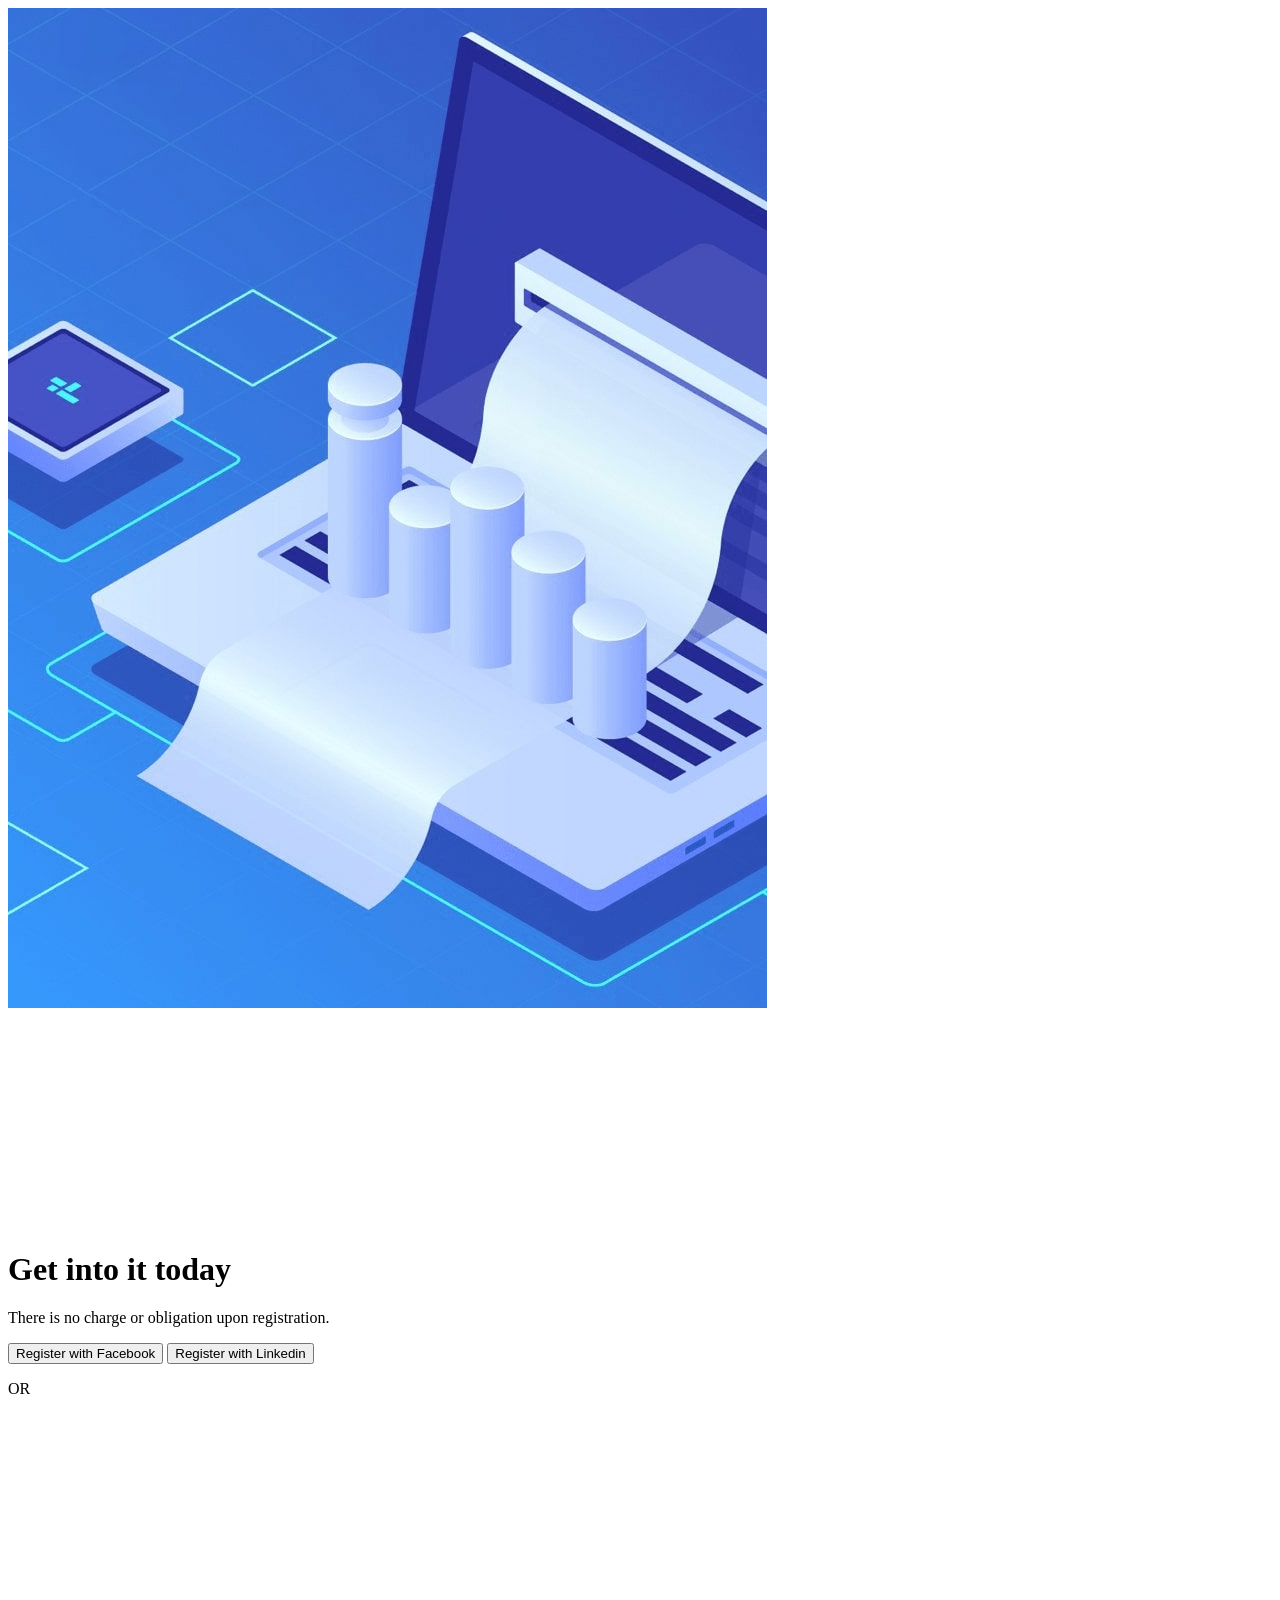
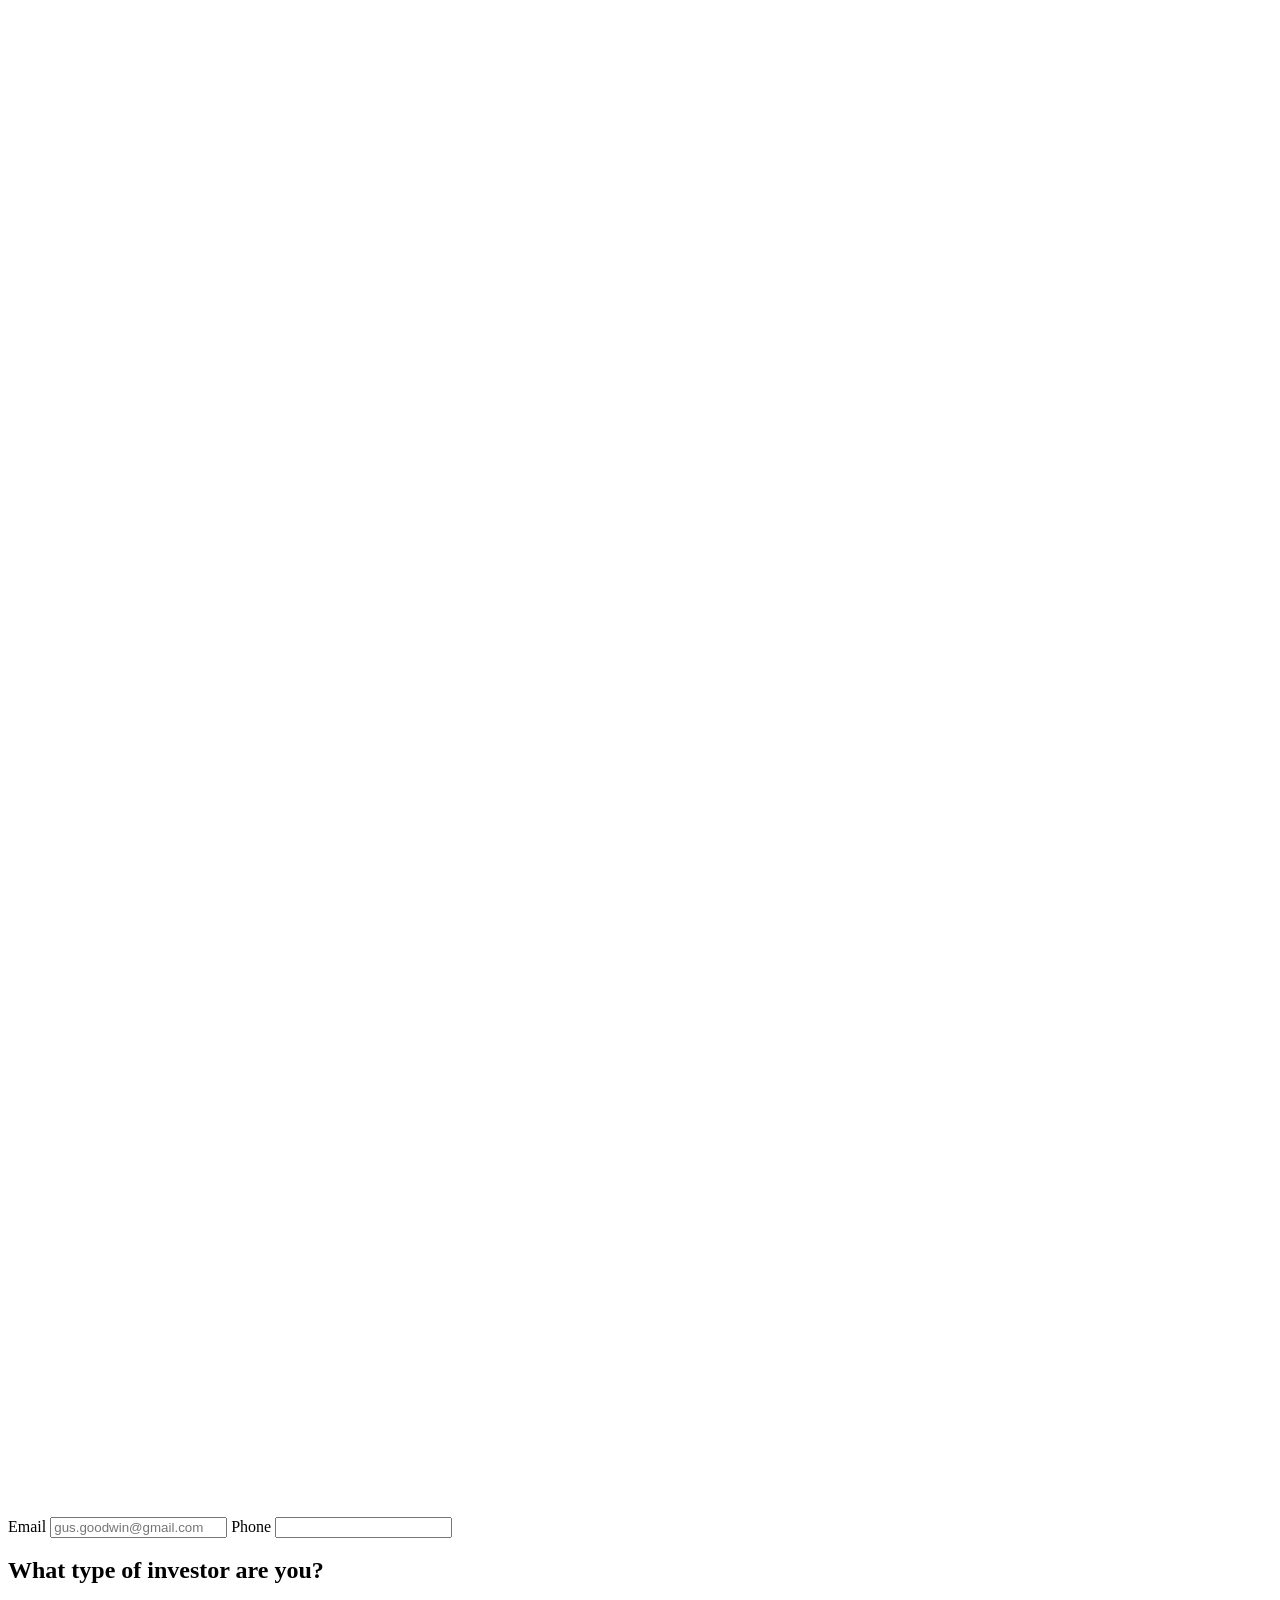
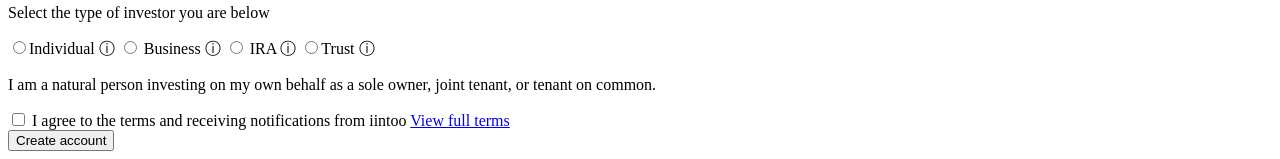
==== index.html @ c93570a9 "add link" ====
<!DOCTYPE html>
<html lang="en">
<head>
    <meta charset="UTF-8">
    <meta name="viewport" content="width=device-width, initial-scale=1.0">
    <link rel="stylesheet" href="/style.css">
    <title>Homework Landing Page</title>
</head>
<body>
    <main>
        <div class="two-columns"> 
            
            <div class="left-column">
                <img class="main-pic" src="/img_logo/bg.jpg" alt="pc graphics, graphics, notebook">
                <img class="logo" src="/img_logo/logo (2).svg" alt="logo">
            </div>

            <div class="right-column">
                <h1>Get into it today</h1>
                <p>There is no charge or obligation upon registration.</p>

                <div class="registration">
                    <button class="facebook-button">Register with Facebook</button>
                    <button class="linkedin-button">Register with Linkedin</button>
                    <p class="OR">OR</p>
                    <span class="box-left"></span>
                    <span class="box-right"></span>
                </div>

                <div class="input-pic">
                    <img class="facebook-img" src="/icons/facebook (1).svg" alt="facebook">
                    <img class="linkedin-img" src="/icons/linkedin (1).svg" alt="linkedin">
                </div>

                <form action="https://chat.deepseek.com/" method="get">
                    <div class="enter-form">
                        <label class="email" for="email">Email</label>
                        <input class="email-input" type="email" id="email" name="email" placeholder="gus.goodwin@gmail.com" required>
                        <label class="phone" for="phone">Phone</label>
                        <input class="phone-input" type="tel" name="phone" id="tel" required>
                    </div>   

                    <div class="Main-text">
                        <h2>What type of investor are you?</h2>
                        <p>Select the type of investor you are below</p>
                    </div>

                    <div class="radio-button">
                        <label>
                            <input type="radio" id="Individual" name="options" value="Individual" required>Individual
                            <span class="info-icon">ⓘ</span>
                        </label>
                        <label>
                            <input type="radio" id="Business" name="options" value="Business" required> Business
                            <span class="info-icon">ⓘ</span>
                        </label>
                        <label>
                            <input type="radio" id="IRA" name="options" value="IRA" required> IRA
                            <span class="info-icon">ⓘ</span>
                        </label>
                        <label>
                            <input type="radio" id="Trust" name="options" value="Trust" required>Trust
                            <span class="info-icon">ⓘ</span>
                        </label>
                    </div>

                    <div>
                        <p class="radio-info">I am a natural person investing on my own behalf as a sole owner, joint tenant, or tenant on common.</p>
                    </div>

                    <label class="checkbox">
                        <input type="checkbox" id="checkbox" name="terms-agreed" value="trust" required> 
                        I agree to the terms and receiving notifications from iintoo 
                        <a href="https://medium.com/@TermsFeed/12-ways-to-show-your-terms-to-users-156ad6c8416e">View full terms</a>
                    </label>
                    
                    <div class="form">
                        <button class="Create-Account" type="submit">Create account</button>
                    </div>
                </form>
            </div>
        </div>
</body>
</html>
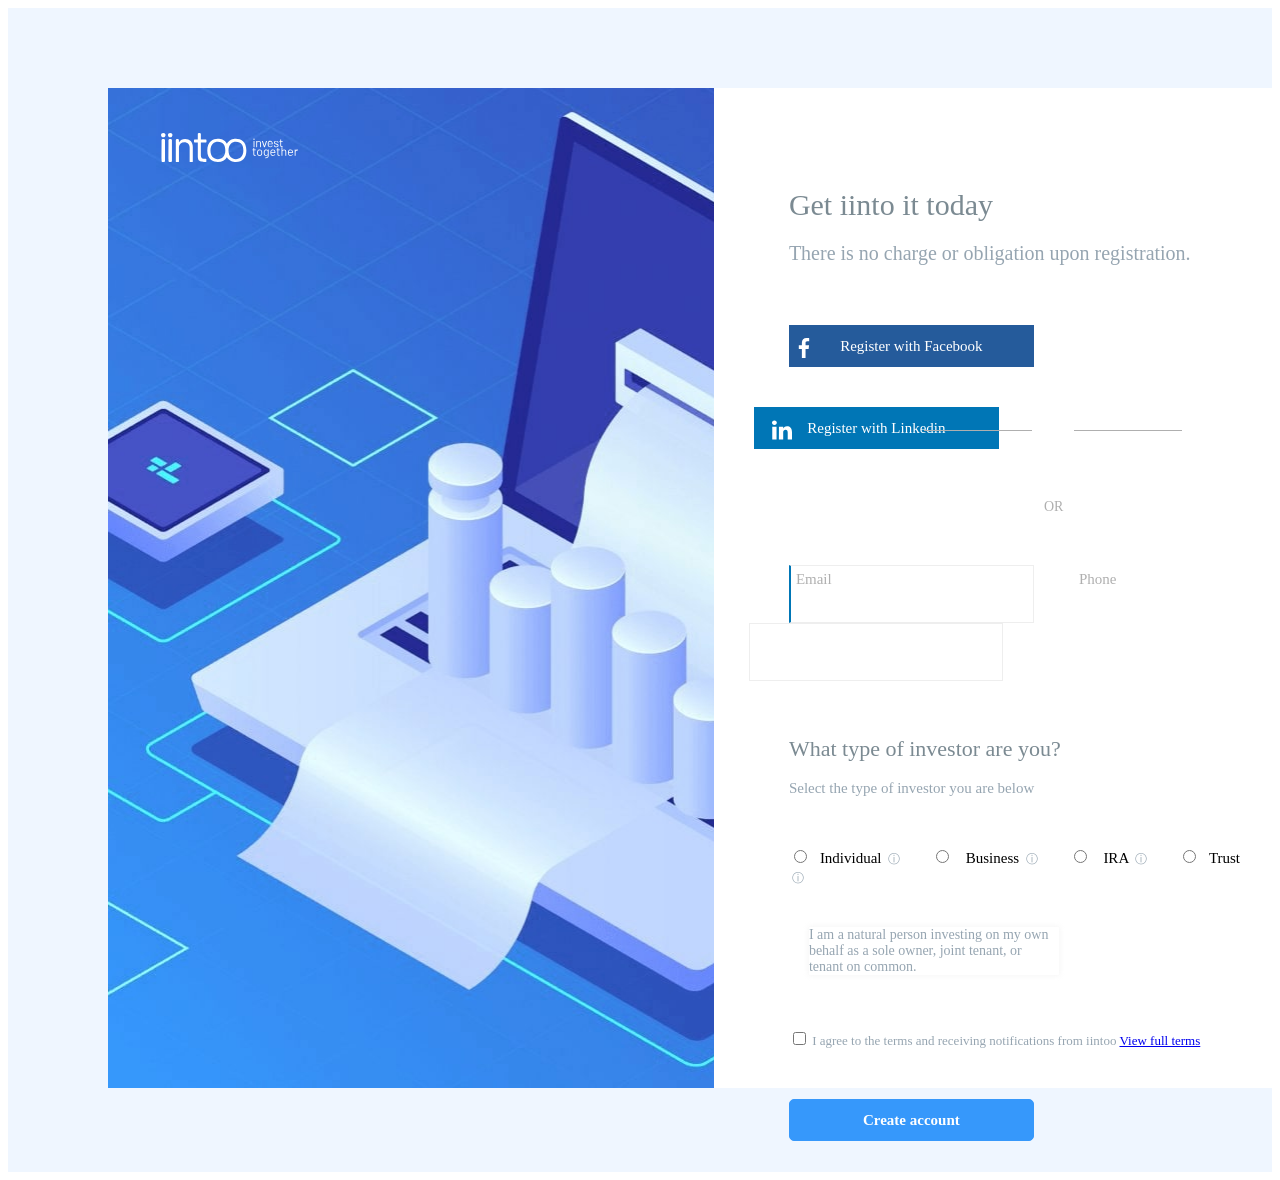
==== commit 0f514b87: "new parts" ====
--- a/index.html
+++ b/index.html
@@ -3,7 +3,7 @@
 <head>
     <meta charset="UTF-8">
     <meta name="viewport" content="width=device-width, initial-scale=1.0">
-    <link rel="stylesheet" href="/style.css">
+    <link rel="stylesheet" href="style.css">
     <title>Homework Landing Page</title>
 </head>
 <body>
@@ -11,36 +11,48 @@
         <div class="two-columns"> 
             
             <div class="left-column">
-                <img class="main-pic" src="/img_logo/bg.jpg" alt="pc graphics, graphics, notebook">
-                <img class="logo" src="/img_logo/logo (2).svg" alt="logo">
+                <img class="main-pic" src="img_logo/bg.jpg" alt="pc graphics, graphics, notebook">
+                <img class="logo" src="img_logo/logo (2).svg" alt="logo">
             </div>
 
             <div class="right-column">
-                <h1>Get into it today</h1>
-                <p>There is no charge or obligation upon registration.</p>
+                <div class="h1-paragraph">
+                    <h1>Get iinto it today</h1>
+                    <p>There is no charge or obligation upon registration.</p>
+                </div>
 
-                <div class="registration">
-                    <button class="facebook-button">Register with Facebook</button>
-                    <button class="linkedin-button">Register with Linkedin</button>
-                    <p class="OR">OR</p>
+                <div class="button_and_icon">
+                    <span class="facebook">
+                        <button class="facebook-button">Register with Facebook
+                        <img class="facebook-img" src="icons/facebook (1).svg" alt="facebook">
+                        </button>
+                    </span>
+                    <span class="linkedin">
+                        <button class="linkedin-button">Register with Linkedin 
+                        <img class="linkedin-img" src="icons/linkedin (1).svg" alt="linkedin">
+                        </button>
+                    </span>
+                </div>
+
+                <div class="or">
+                    <p>OR</p>
                     <span class="box-left"></span>
                     <span class="box-right"></span>
                 </div>
 
-                <div class="input-pic">
-                    <img class="facebook-img" src="/icons/facebook (1).svg" alt="facebook">
-                    <img class="linkedin-img" src="/icons/linkedin (1).svg" alt="linkedin">
-                </div>
-
                 <form action="https://chat.deepseek.com/" method="get">
                     <div class="enter-form">
-                        <label class="email" for="email">Email</label>
-                        <input class="email-input" type="email" id="email" name="email" placeholder="gus.goodwin@gmail.com" required>
-                        <label class="phone" for="phone">Phone</label>
-                        <input class="phone-input" type="tel" name="phone" id="tel" required>
+                        <span class="email"> 
+                            <label class="email-lable" for="email">Email</label>
+                            <input class="email-input" type="email" id="email" name="email" required>
+                        </span>
+                        <span class="phone">
+                            <label class="phone-lable" for="phone">Phone</label>
+                            <input class="phone-input" type="tel" id="tel" name="phone" required>
+                        </span>
                     </div>   
 
-                    <div class="Main-text">
+                    <div class="h2-paragraph">
                         <h2>What type of investor are you?</h2>
                         <p>Select the type of investor you are below</p>
                     </div>
@@ -74,8 +86,8 @@
                         <a href="https://medium.com/@TermsFeed/12-ways-to-show-your-terms-to-users-156ad6c8416e">View full terms</a>
                     </label>
                     
-                    <div class="form">
-                        <button class="Create-Account" type="submit">Create account</button>
+                    <div class="create-account-button">
+                        <button class="create-account" type="submit">Create account</button>
                     </div>
                 </form>
             </div>
--- a/style.css
+++ b/style.css
@@ -0,0 +1,301 @@
+
+ @font-face {
+    font-family: "Barlow";
+    src: url('fonts/Barlow-Regular.otf') format('opentype');
+    font-weight: 400;
+    font-style: normal;
+}
+
+@font-face {
+    font-family: "Barlow";
+    src: url('fonts/Barlow-Bold.otf') format('opentype');
+    font-weight: 600;
+    font-style: normal;
+}
+
+main {
+    display: flex;
+    font-family: "Barlow";
+    background-color: #EFF6FF;
+}
+
+.two-columns {
+    display: flex;
+    max-width: 1600px;
+    width: 100%;
+    margin: 0 auto;
+}
+
+
+.left-column {
+    position: relative;
+    overflow: hidden;
+    margin-bottom: 80px;
+}
+
+.right-column {
+    width: 680px;
+    height: 1000px;
+    margin-top: 80px;
+    margin-bottom: 80px;
+    background-color: #ffffff;
+}
+
+.main-pic {
+    margin-top: 80px;
+    margin-left: 100px;
+    width: 760px;
+    height: 1000px;
+}
+
+.logo {
+    position: absolute;
+    width: 137px;
+    top: 125px;
+    left: 153px;
+    height: auto;
+}
+
+h1 {
+    margin-top: 100px;
+    margin-left: 75px;
+    font-size: 30px;
+    letter-spacing: -1.5;
+    font-weight: normal;
+    color: #7B8A92;
+}
+
+.h1-paragraph p {
+    margin-left: 75px;
+    font-size: 20px;
+    font-style: normal;
+    color: #96A5B1;
+}
+
+.facebook {
+    position: relative;
+}
+
+.facebook-button {
+    width: 245px;
+    height: 42px;
+    margin-top: 40px;
+    margin-left: 75px;
+    border: none;
+    border-radius: 0px;    
+    cursor: pointer;
+    transition: 0.3s;
+    font-family: "Barlow";
+    font-size: 15px;
+    font-style: normal;
+    color: #ffffff;
+    background-color: #255b9b;
+}
+
+.facebook-img {
+    position: absolute;
+    width: 20px;
+    height: auto;
+    right: 220px;
+}
+
+.linkedin {
+    position: relative;
+}
+
+.linkedin-button {
+    width: 245px;
+    height: 42px;
+    margin-top: 40px;
+    margin-left: 40px;
+    border: none;
+    border-radius: 0px;     
+    cursor: pointer;
+    transition: 0.3s;
+    font-family: "Barlow";
+    font-size: 15px;
+    font-style: normal;
+    color: #ffffff;
+    background-color: #0076b6;
+}
+
+.linkedin-img {
+    position: absolute;
+    width: 20px;
+    height: auto;
+    right: 207px;
+}
+
+.or p{
+    position: relative;
+    margin-top: 50px;
+    margin-left: 330px;
+    font-size: 14px;
+    color: #AFAFAF;
+}
+
+.box-left {
+    position: absolute;
+    width: 108px;
+    height: 1px;
+    top: 430px;
+    margin-left: 210px;
+    background-color: #AFAFAF;
+}
+.box-right {
+    position: absolute;
+    width: 108px;
+    height: 1px;
+    top: 430px;
+    margin-left: 360px;
+    background-color: #AFAFAF;
+}
+
+.enter-form {
+    margin-top: 50px;
+}
+
+.email {
+    position: relative;
+}
+
+.email-input {
+    width: 235px;
+    height: 30px;
+    top: 20px;
+    margin-left: 75px;
+    padding-top: 25px;
+    padding-left: 5px;
+    border: 1px solid #EEEEEE;
+    border-left: 2px solid #0076b6;
+    background-color: transparent;
+    transition: border-color 0.3s ease;
+    font-family: "Barlow";
+    font-size: 15px;
+    font-style: normal;
+}
+
+.email-input:focus {
+    border-color: #0076b6;
+    outline: none;
+}
+
+.email-lable {
+    position: absolute;
+    margin-top: 6px;
+    margin-left: 82px;
+    font-family: "Barlow";
+    font-size: 15px;
+    font-style: normal;
+    color: #AFAFAF;
+}
+
+.phone {
+    position: relative;
+}
+
+.phone-input {
+    width: 245px;
+    height: 30px;
+    top: 20px;
+    margin-left: 35px;
+    padding-top: 25px;
+    padding-left: 5px;
+    border: 1px solid #EEEEEE;
+    background-color: transparent;
+    font-family: "Barlow";
+    font-size: 15px;
+    font-style: normal;
+}
+
+.phone-input:focus {
+    border-color: #0076b6;
+    outline: none;
+}
+
+.phone-lable {
+    position: absolute;
+    margin-top: 6px;
+    margin-left: 45px;
+    font-family: "Barlow";
+    font-size: 15px;
+    font-style: normal;
+    color: #AFAFAF;
+}
+
+h2 {
+    margin-top: 55px;
+    margin-left: 75px;
+    font-size: 22px;
+    font-weight: normal;
+    color: #7B8A92;
+}
+
+.h2-paragraph p {
+    margin-left: 75px;
+    font-size: 15px;
+    font-style: normal;
+    color: #96A5B1;
+}
+
+.radio-button {
+    position: relative;
+    margin-top: 50px;
+    margin-left: 75px;
+}
+
+.radio-button label {
+    cursor: pointer;
+    margin-right: 30px;
+    font-family: "Barlow";
+    font-style: normal;
+    font-size: 15px;
+}
+
+.radio-button input[type="radio"] {
+    margin-right: 13px;
+}
+
+.radio-button span {
+    position: relative;
+    left: 3px;
+    font-size: 12px;
+    color: #96A5B1;
+}
+
+.radio-info {
+    position: relative;
+    width: 250px;
+    margin-top: 40px;
+    margin-left: 95px;
+    border-radius: 1px;
+    box-shadow: 0px 0px 5px 1px rgba(209, 209, 209, 0.2);
+    font-size: 14px;
+    font-style: normal;
+    color: #96A5B1;
+}
+
+.checkbox {
+    position: absolute;
+    margin-top: 40px;
+    margin-left: 75px;
+    font-family: "Barlow";
+    font-size: 13px;
+    font-style: normal;
+    color: #96A5B1;
+}
+
+.create-account {
+    position: relative;
+    width: 245px;
+    height: 42px;
+    margin-top: 110px;
+    margin-left: 75px;
+    border-radius: 5px;
+    border: 1px solid #3698FB;
+    background-color: #3698FB;
+    font-family: "Barlow";
+    font-weight: 600;
+    font-size: 15px;
+    color: #ffffff;
+} 
